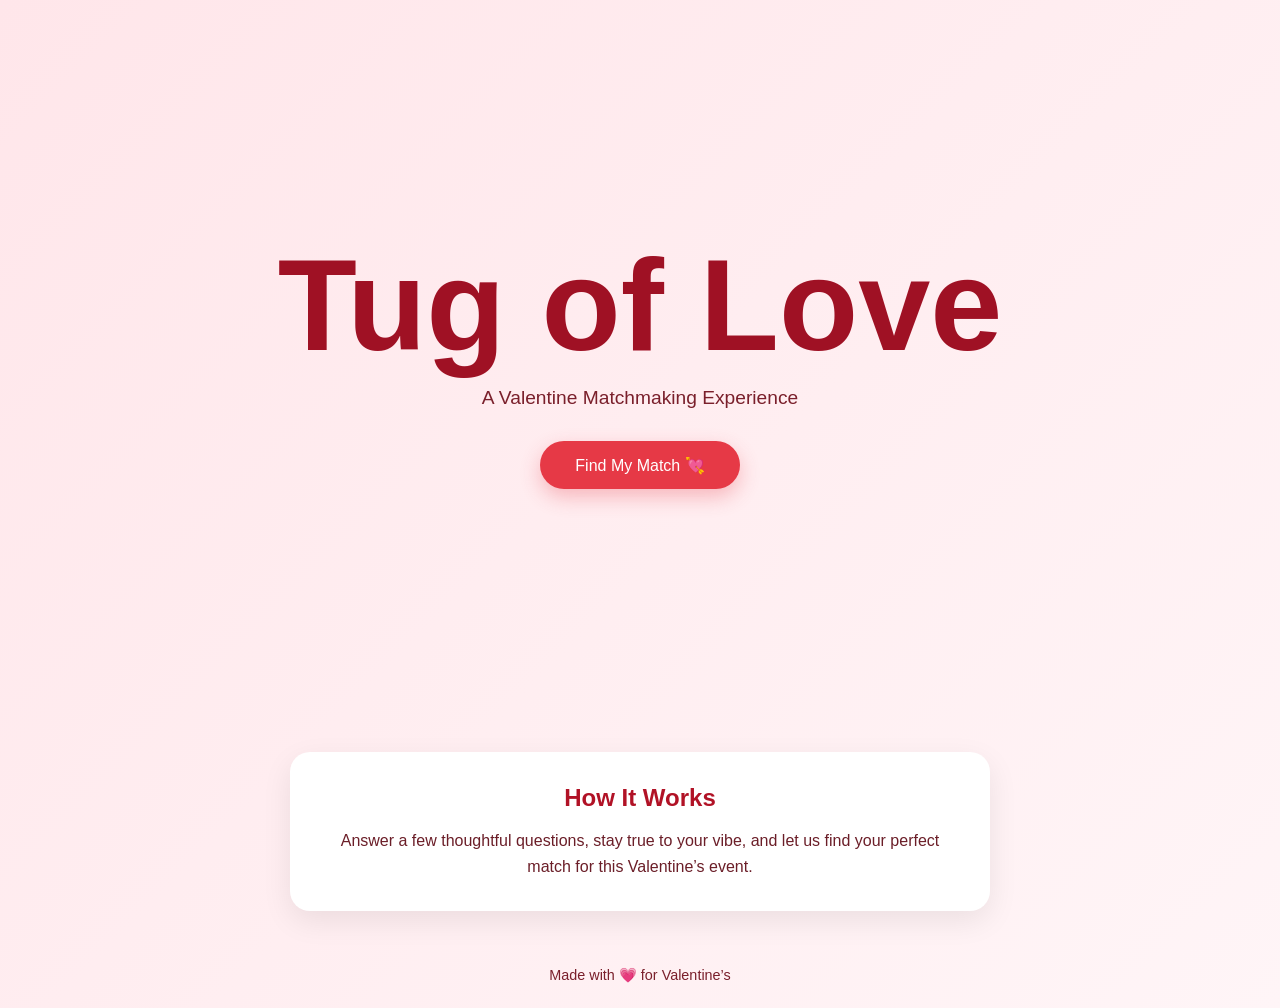
==== index.html @ 09162232 "qwerty" ====
<!DOCTYPE html>
<html lang="en">
<head>
  <meta charset="UTF-8" />
  <meta name="viewport" content="width=device-width, initial-scale=1.0" />
  <title>Tug of Love | ToL Cupid</title>

  <!-- Global Styles -->
  <link rel="stylesheet" href="assets/css/main.css" />
</head>
<body>

  <header class="hero">
    <h1 class="hero-title">Tug of Love </h1>
    <p class="hero-subtitle">
      A Valentine Matchmaking Experience
    </p>

    <button id="startBtn" class="primary-btn">
      Find My Match 💘
    </button>
  </header>

  <section class="about">
    <h2>How It Works</h2>
    <p>
      Answer a few thoughtful questions, stay true to your vibe,
      and let us find your perfect match for this Valentine’s event.
    </p>
  </section>

  <footer class="footer">
    <p>Made with 💗 for Valentine’s</p>
  </footer>

  <!-- JS -->
  <script src="assets/js/navigation.js"></script>
</body>
</html>
---- assets/css/main.css ----
/* =========================
   GLOBAL RESET & BASICS
========================= */

* {
  margin: 0;
  padding: 0;
  box-sizing: border-box;
  font-family: "Segoe UI", Tahoma, Geneva, Verdana, sans-serif;
}

body {
  background: linear-gradient(135deg, #ffe6ea, #fff5f7);
  color: #5a0f1b;
  min-height: 100vh;
}

/* =========================
   HERO SECTION
========================= */

.hero {
  min-height: 80vh;
  display: flex;
  flex-direction: column;
  justify-content: center;
  align-items: center;
  text-align: center;
  padding: 2rem;
}

.hero-title {
  font-size: 8.1rem;
  color: #9f1124;
  margin-bottom: 0.5rem;
}

.hero-subtitle {
  font-size: 1.2rem;
  color: #7a1f2b;
  margin-bottom: 2rem;
}

/* =========================
   BUTTONS
========================= */

.primary-btn {
  background: #e63946;
  color: #fff;
  border: none;
  padding: 0.9rem 2.2rem;
  border-radius: 30px;
  font-size: 1rem;
  cursor: pointer;
  box-shadow: 0 8px 20px rgba(230, 57, 70, 0.3);
  transition: all 0.3s ease;
}

.primary-btn:hover {
  background: #c9182b;
  transform: translateY(-2px);
  box-shadow: 0 12px 24px rgba(230, 57, 70, 0.4);
}

/* =========================
   ABOUT SECTION
========================= */

.about {
  background: #ffffff;
  margin: 2rem auto;
  padding: 2rem;
  max-width: 700px;
  border-radius: 20px;
  box-shadow: 0 10px 30px rgba(0, 0, 0, 0.08);
  text-align: center;
}

.about h2 {
  color: #b11226;
  margin-bottom: 1rem;
}

.about p {
  color: #6b1e28;
  line-height: 1.6;
}

/* =========================
   FOOTER
========================= */

.footer {
  text-align: center;
  padding: 1.5rem;
  font-size: 0.9rem;
  color: #7a1f2b;
}

/* =========================
   UTILITIES
========================= */

.hidden {
  display: none;
}
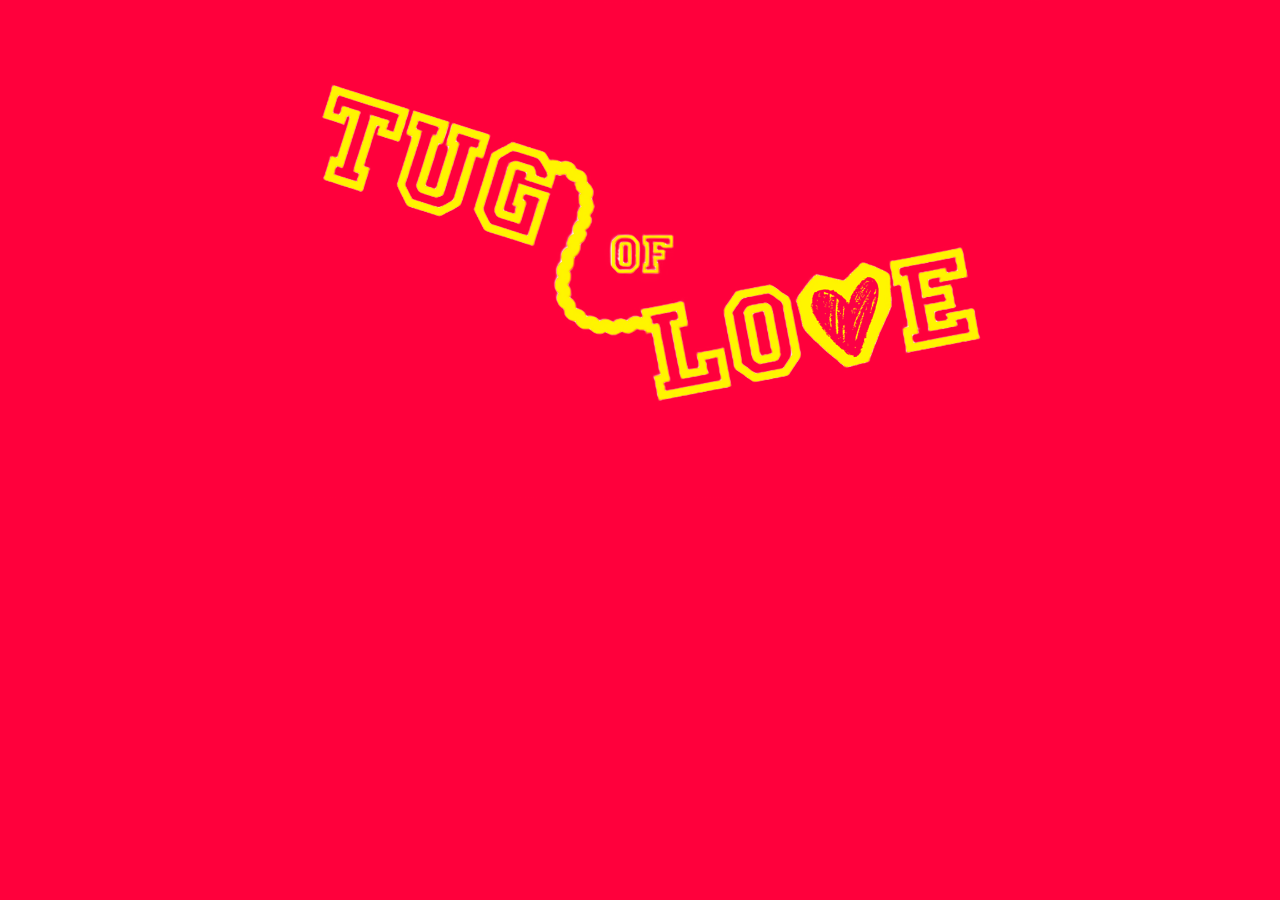
==== commit b2cefdc4: "Updated project with new files and edits" ====
--- a/index.html
+++ b/index.html
@@ -1,37 +1,29 @@
 <!DOCTYPE html>
 <html lang="en">
 <head>
-  <meta charset="UTF-8" />
-  <meta name="viewport" content="width=device-width, initial-scale=1.0" />
-  <title>Tug of Love | ToL Cupid</title>
+<meta charset="UTF-8">
+<title>Tug of Love</title>
+<link rel="stylesheet" href="assets/css/main.css">
+</head>
 
-  <!-- Global Styles -->
-  <link rel="stylesheet" href="assets/css/main.css" />
-</head>
 <body>
 
-  <header class="hero">
-    <h1 class="hero-title">Tug of Love </h1>
-    <p class="hero-subtitle">
-      A Valentine Matchmaking Experience
-    </p>
+<div class="landing">
 
-    <button id="startBtn" class="primary-btn">
-      Find My Match 💘
-    </button>
-  </header>
+  <img src="assets/images/main.png" class="hero-img">
 
-  <section class="about">
-    <h2>How It Works</h2>
-    <p>
-      Answer a few thoughtful questions, stay true to your vibe,
-      and let us find your perfect match for this Valentine’s event.
-    </p>
-  </section>
+  <button id="cta" class="cta">
+    Find My Match 💘
+  </button>
 
-  <footer class="footer">
-    <p>Made with 💗 for Valentine’s</p>
-  </footer>
+</div>
+
+<script>
+  // reveal button after delay
+  setTimeout(() => {
+    document.getElementById("cta").classList.add("show");
+  }, 2500);
+</script>
 
   <!-- JS -->
   <script src="assets/js/navigation.js"></script>
--- a/assets/css/main.css
+++ b/assets/css/main.css
@@ -1,107 +1,115 @@
-/* =========================
-   GLOBAL RESET & BASICS
-========================= */
-
-* {
+body {
   margin: 0;
-  padding: 0;
-  box-sizing: border-box;
-  font-family: "Segoe UI", Tahoma, Geneva, Verdana, sans-serif;
+  background: #ff003c;
+  font-family: Arial, sans-serif;
 }
 
-body {
-  background: linear-gradient(135deg, #ffe6ea, #fff5f7);
-  color: #5a0f1b;
-  min-height: 100vh;
+.landing-body {
+  height: 100vh;
+  display: flex;
+  justify-content: center;
+  align-items: center;
 }
 
-/* =========================
-   HERO SECTION
-========================= */
 
-.hero {
-  min-height: 80vh;
-  display: flex;
-  flex-direction: column;
-  justify-content: center;
-  align-items: center;
+/* container */
+.landing {
   text-align: center;
-  padding: 2rem;
+}
+.hero-img {
+  width: min(80vw, 800px);
+  height: auto;
+  display: block;
+  margin: auto;
 }
 
-.hero-title {
-  font-size: 8.1rem;
-  color: #9f1124;
-  margin-bottom: 0.5rem;
+
+/* entrance animation */
+@keyframes popIn {
+  from {
+    opacity: 0;
+    transform: scale(0.6) rotate(-8deg);
+  }
+  to {
+    opacity: 1;
+    transform: scale(1) rotate(-8deg);
+  }
 }
 
-.hero-subtitle {
-  font-size: 1.2rem;
-  color: #7a1f2b;
-  margin-bottom: 2rem;
+/* CTA button */
+.cta {
+  margin-top: 40px;
+  padding: 16px 36px;
+  font-size: 18px;
+  border: none;
+  border-radius: 999px;
+  background: #f5ec3fef;
+  color: #ff003c;
+  font-weight: bold;
+  cursor: pointer;
+  opacity: 0;
+  transform: translateY(20px);
+  transition: 0.5s;
+  will-change: transform, opacity;
 }
 
-/* =========================
-   BUTTONS
-========================= */
-
-.primary-btn {
-  background: #e63946;
-  color: #fff;
-  border: none;
-  padding: 0.9rem 2.2rem;
-  border-radius: 30px;
-  font-size: 1rem;
-  cursor: pointer;
-  box-shadow: 0 8px 20px rgba(230, 57, 70, 0.3);
-  transition: all 0.3s ease;
+.cta.show {
+  opacity: 1;
+  transform: translateY(0);
 }
 
-.primary-btn:hover {
-  background: #c9182b;
-  transform: translateY(-2px);
-  box-shadow: 0 12px 24px rgba(230, 57, 70, 0.4);
+.cta:hover {
+  background: #ffe3ea;
+}
+/* container center */
+.login-container {
+  text-align: center;
+  color: #ffe3ea;
 }
 
-/* =========================
-   ABOUT SECTION
-========================= */
-
-.about {
-  background: #ffffff;
-  margin: 2rem auto;
-  padding: 2rem;
-  max-width: 700px;
-  border-radius: 20px;
-  box-shadow: 0 10px 30px rgba(0, 0, 0, 0.08);
-  text-align: center;
+/* logo */
+.login-logo {
+  width: min(70vw, 700px);
+  margin-bottom: 20px;
+  animation: popIn 0.8s ease;
 }
 
-.about h2 {
-  color: #b11226;
-  margin-bottom: 1rem;
+/* heading */
+.login-container h1 {
+  color: #f5ec3fef;
+  font-size: 32px;
+  margin-bottom: 10px;
 }
 
-.about p {
-  color: #6b1e28;
-  line-height: 1.6;
+/* subtitle */
+.login-container p {
+  color: #ffe3ea;
+  opacity: 0.9;
+  margin-bottom: 30px;
 }
 
-/* =========================
-   FOOTER
-========================= */
-
-.footer {
-  text-align: center;
-  padding: 1.5rem;
-  font-size: 0.9rem;
-  color: #7a1f2b;
+/* sign-in box */
+.login-box {
+  background: white;
+  border-radius: 20px;
+  padding: 30px;
+  width: 320px;
+  margin: auto;
 }
 
-/* =========================
-   UTILITIES
-========================= */
+/* button */
+.login-box button {
+  width: 100%;
+  padding: 14px;
+  border-radius: 999px;
+  border: none;
+  font-weight: bold;
+  background: #f5ec3fef;
+  color: #ff003c;
+  cursor: pointer;
+  transition: 0.3s;
+}
 
-.hidden {
-  display: none;
+.login-box button:hover {
+  background: #ffe3ea;
 }
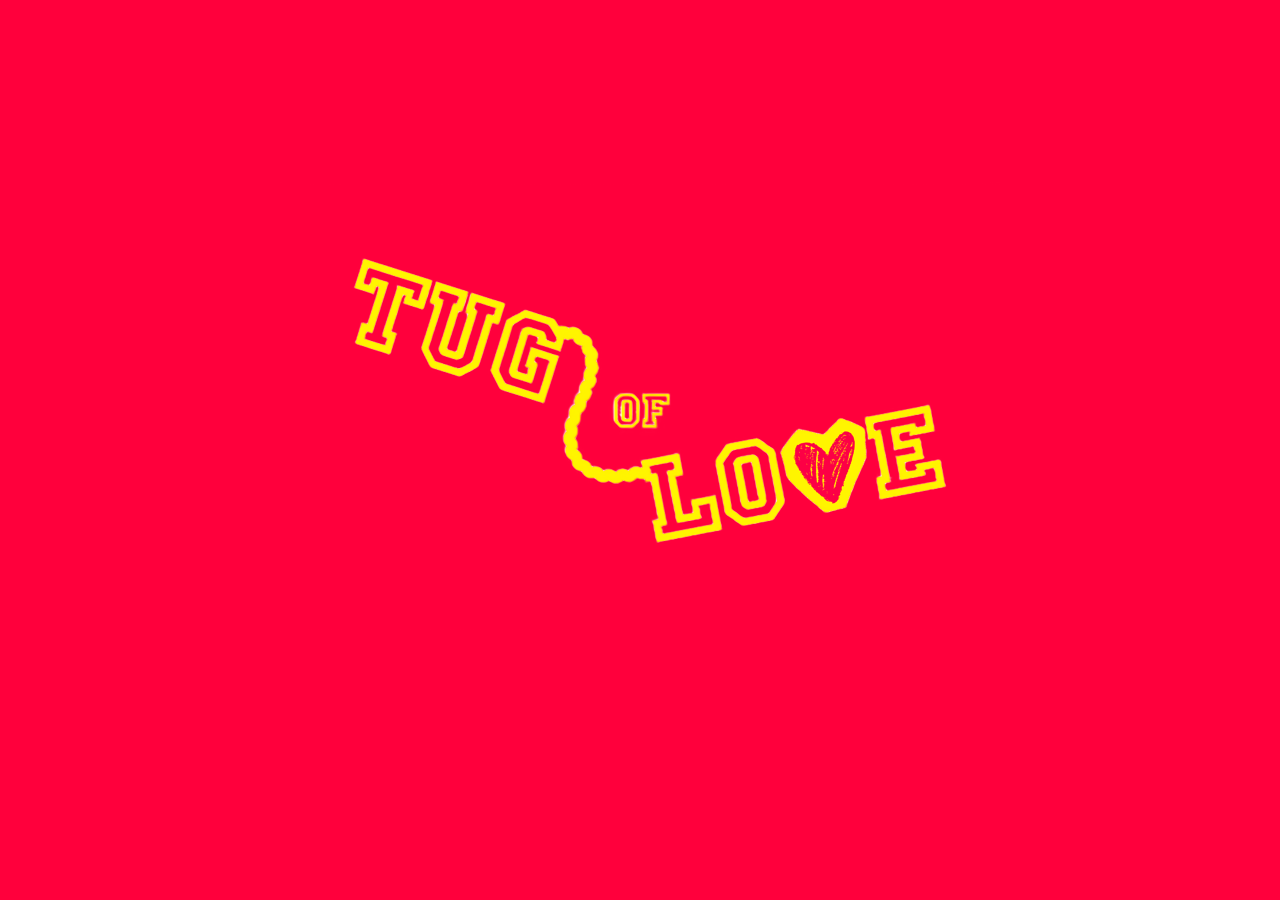
==== commit 46d4c356: "updated preferences and questions" ====
--- a/index.html
+++ b/index.html
@@ -28,4 +28,4 @@
   <!-- JS -->
   <script src="assets/js/navigation.js"></script>
 </body>
-</html>
+</html>
--- a/assets/css/main.css
+++ b/assets/css/main.css
@@ -1,30 +1,51 @@
+/* =========================
+GLOBAL
+========================= */
+
+*,
+*::before,
+*::after {
+  box-sizing: border-box;
+}
+
 body {
   margin: 0;
   background: #ff003c;
   font-family: Arial, sans-serif;
-}
-
-.landing-body {
-  height: 100vh;
-  display: flex;
-  justify-content: center;
-  align-items: center;
+  min-height: 100vh;
 }
 
 
-/* container */
+/* =========================
+LANDING LAYOUT
+========================= */
+
 .landing {
+  min-height: 100vh;
+  display: flex;
+  flex-direction: column;
+  justify-content: center;
+  align-items: center;
+  padding: 20px;
   text-align: center;
-}
-.hero-img {
-  width: min(80vw, 800px);
-  height: auto;
-  display: block;
-  margin: auto;
 }
 
 
-/* entrance animation */
+/* hero image */
+
+.hero-img {
+  width: clamp(260px, 75vw, 720px);
+  height: auto;
+  display: block;
+  margin: 0 auto;
+  animation: popIn 0.9s ease;
+}
+
+
+/* =========================
+ANIMATION
+========================= */
+
 @keyframes popIn {
   from {
     opacity: 0;
@@ -36,20 +57,26 @@
   }
 }
 
-/* CTA button */
+
+/* =========================
+CTA BUTTON
+========================= */
+
 .cta {
-  margin-top: 40px;
-  padding: 16px 36px;
-  font-size: 18px;
+  margin-top: 36px;
+  padding: 14px 34px;
+  font-size: clamp(16px, 2.8vw, 18px);
   border: none;
   border-radius: 999px;
   background: #f5ec3fef;
   color: #ff003c;
   font-weight: bold;
   cursor: pointer;
+
   opacity: 0;
   transform: translateY(20px);
-  transition: 0.5s;
+  transition: 0.5s ease;
+
   will-change: transform, opacity;
 }
 
@@ -61,43 +88,43 @@
 .cta:hover {
   background: #ffe3ea;
 }
-/* container center */
+
+
+/* =========================
+LOGIN (unchanged styles — preserved)
+========================= */
+
 .login-container {
   text-align: center;
   color: #ffe3ea;
 }
 
-/* logo */
 .login-logo {
   width: min(70vw, 700px);
   margin-bottom: 20px;
   animation: popIn 0.8s ease;
 }
 
-/* heading */
 .login-container h1 {
   color: #f5ec3fef;
   font-size: 32px;
   margin-bottom: 10px;
 }
 
-/* subtitle */
 .login-container p {
   color: #ffe3ea;
   opacity: 0.9;
   margin-bottom: 30px;
 }
 
-/* sign-in box */
 .login-box {
   background: white;
   border-radius: 20px;
   padding: 30px;
-  width: 320px;
+  width: min(90vw, 320px);
   margin: auto;
 }
 
-/* button */
 .login-box button {
   width: 100%;
   padding: 14px;
@@ -113,3 +140,12 @@
 .login-box button:hover {
   background: #ffe3ea;
 }
+/* =========================
+MOBILE — HERO IMAGE BOOST
+========================= */
+
+@media (max-width: 900px) {
+  .hero-img {
+    width: 99vw;
+  }
+}
